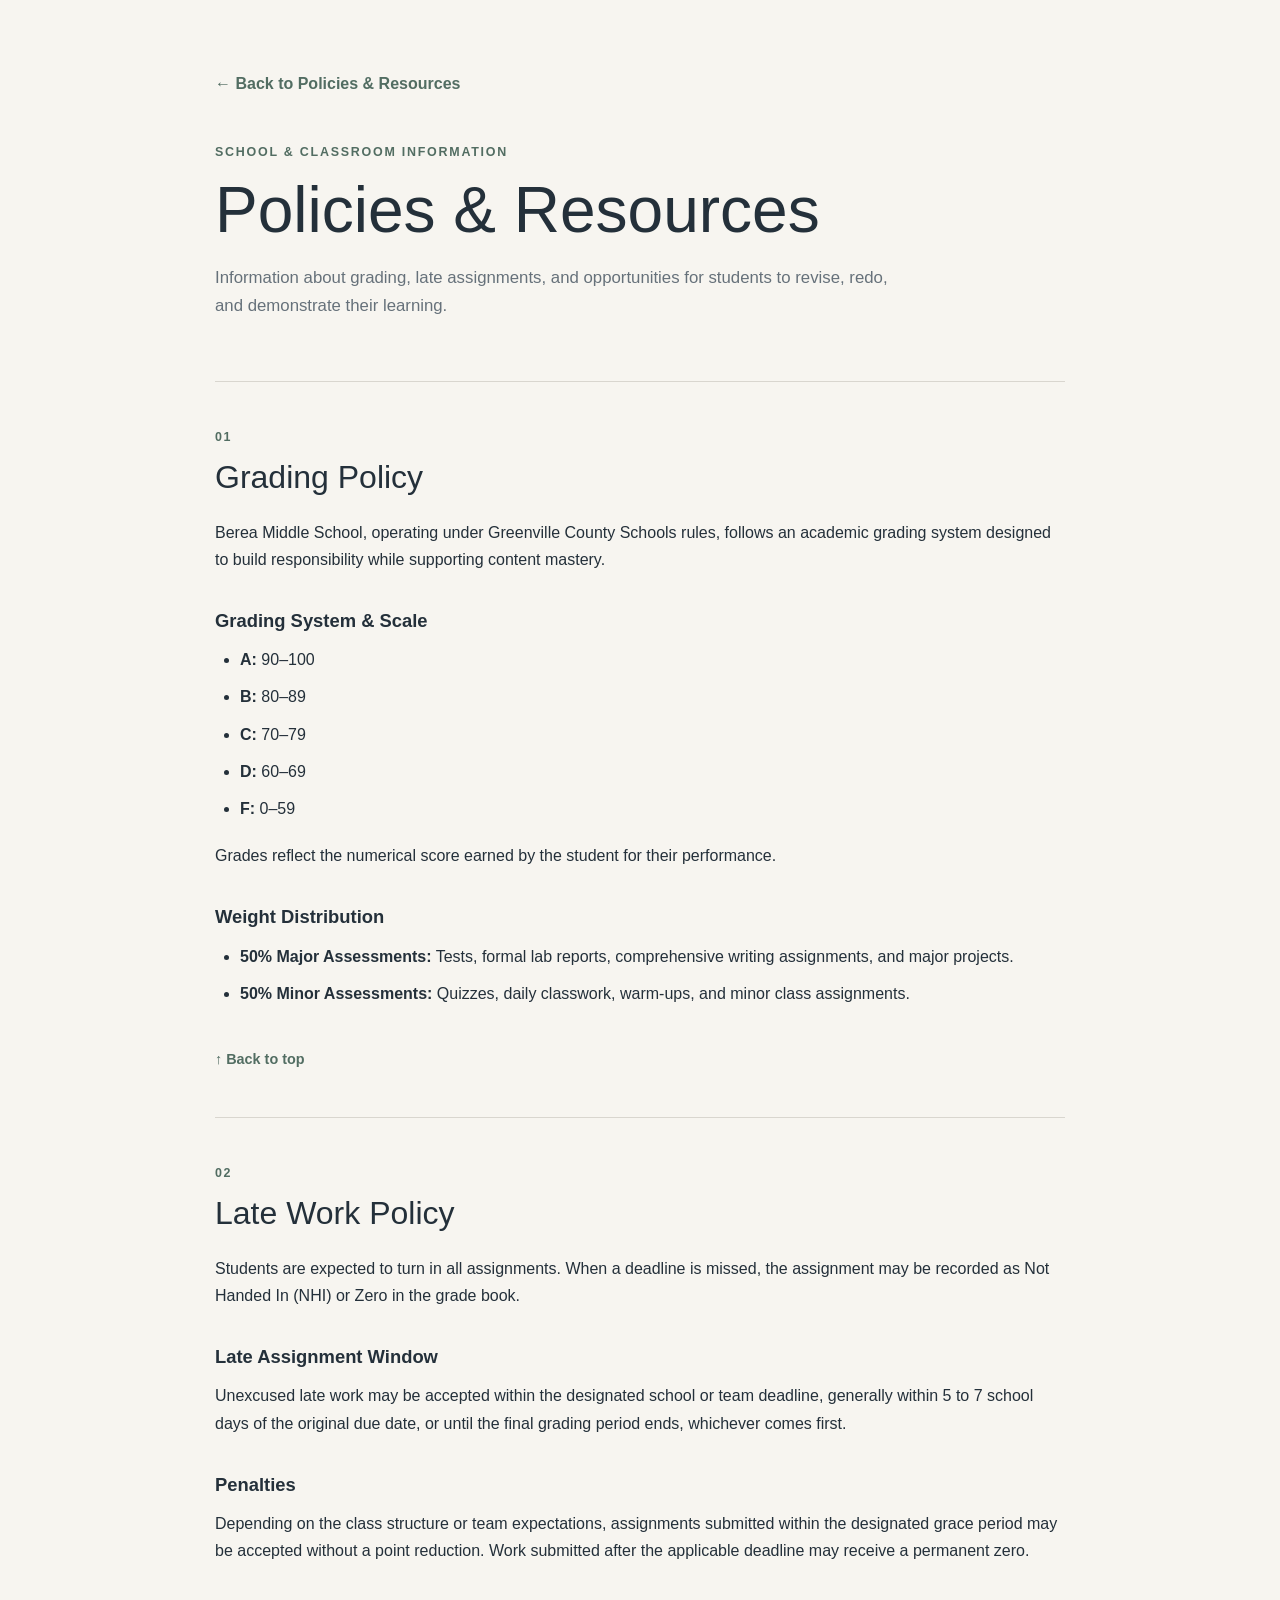
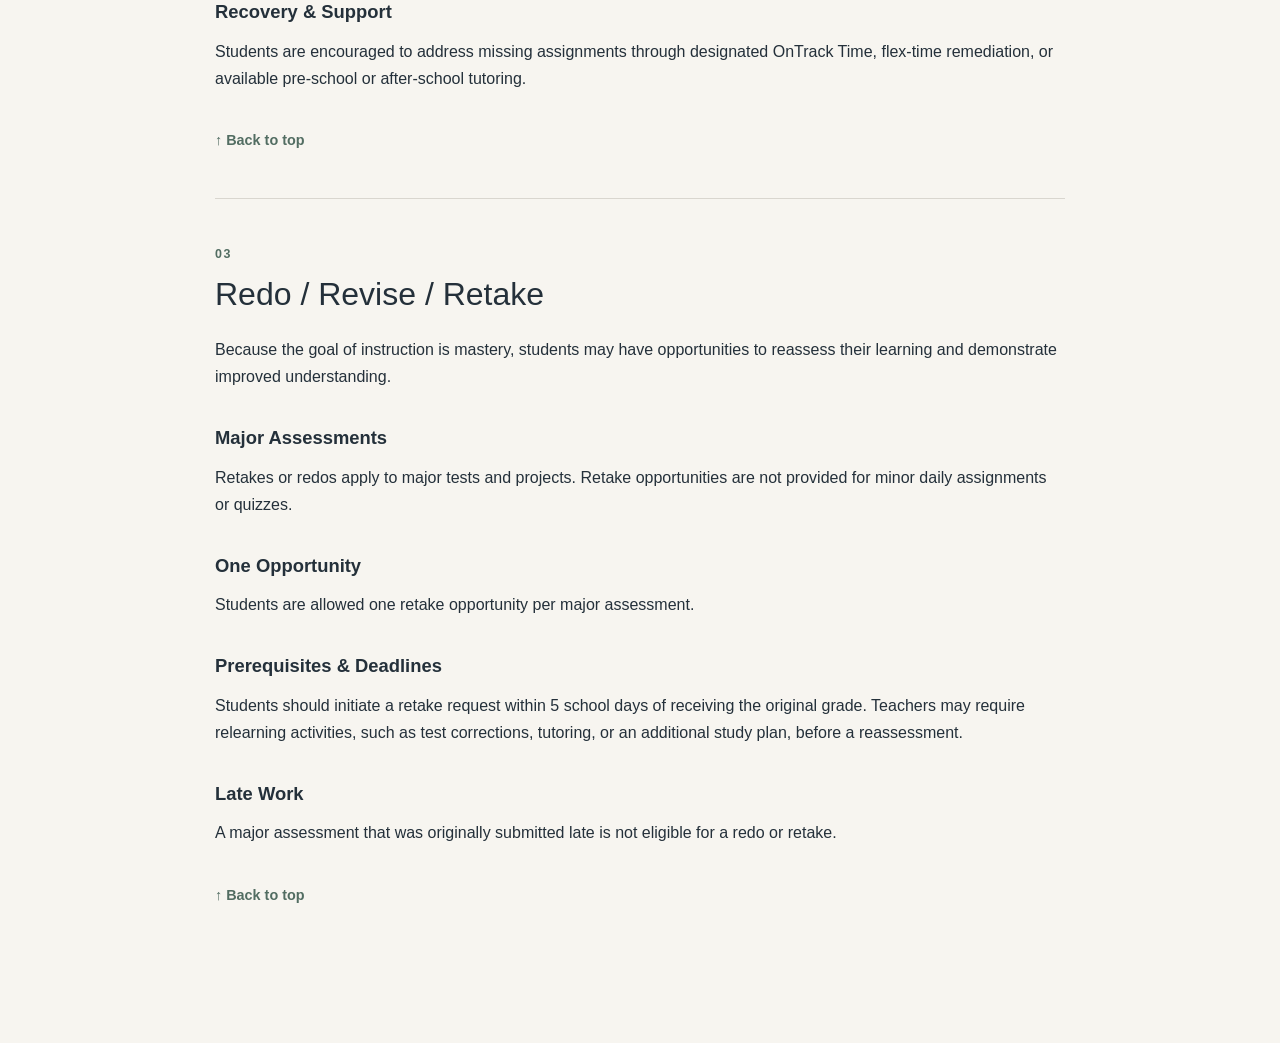
==== policies.html @ a489c9a8 "Add files via upload" ====
<!DOCTYPE html>
<html lang="en">

<head>

    <meta charset="UTF-8">

    <meta
        name="viewport"
        content="width=device-width, initial-scale=1.0"
    >

    <title>
        Policies & Resources | Ms. Oyoo
    </title>

    <style>

        * {
            box-sizing: border-box;
        }

        html {
            scroll-behavior: smooth;
        }

        body {
            margin: 0;
            font-family: Arial, Helvetica, sans-serif;
            line-height: 1.7;
            color: #24303a;
            background: #f7f5f0;
        }

        .policy-page {
            max-width: 900px;
            margin: 0 auto;
            padding: 70px 25px 90px;
        }

        .back-link {
            display: inline-block;
            margin-bottom: 45px;
            color: #526d62;
            text-decoration: none;
            font-weight: 600;
        }

        .back-link:hover {
            text-decoration: underline;
        }

        .eyebrow {
            margin: 0 0 12px;
            font-size: 0.78rem;
            letter-spacing: 0.14em;
            font-weight: 700;
            color: #526d62;
        }

        h1 {
            margin: 0 0 18px;
            font-size: clamp(2.2rem, 5vw, 4rem);
            line-height: 1.1;
            font-weight: 500;
        }

        .intro {
            max-width: 700px;
            margin-bottom: 60px;
            color: #66717a;
            font-size: 1.05rem;
        }

        .policy-section {
            padding: 45px 0;
            border-top: 1px solid #d9d6cf;
            scroll-margin-top: 30px;
        }

        .policy-number {
            display: block;
            margin-bottom: 10px;
            font-size: 0.78rem;
            letter-spacing: 0.12em;
            font-weight: 700;
            color: #526d62;
        }

        h2 {
            margin: 0 0 22px;
            font-size: 2rem;
            line-height: 1.2;
            font-weight: 500;
        }

        h3 {
            margin-top: 32px;
            margin-bottom: 10px;
            font-size: 1.15rem;
        }

        p {
            margin: 0 0 16px;
        }

        ul {
            margin: 0 0 20px;
            padding-left: 25px;
        }

        li {
            margin-bottom: 10px;
        }

        .back-to-top {
            display: inline-block;
            margin-top: 20px;
            color: #526d62;
            text-decoration: none;
            font-size: 0.9rem;
            font-weight: 600;
        }

        .back-to-top:hover {
            text-decoration: underline;
        }

    </style>

</head>


<body>

    <main class="policy-page" id="top">

        <a
    href="index.html#resources"
    class="back-link">
    ← Back to Policies & Resources
</a>


        <p class="eyebrow">
            SCHOOL & CLASSROOM INFORMATION
        </p>

        <h1>
            Policies & Resources
        </h1>

        <p class="intro">
            Information about grading, late assignments, and opportunities
            for students to revise, redo, and demonstrate their learning.
        </p>


        <!-- =========================
             GRADING POLICY
        ========================== -->

        <section
            class="policy-section"
            id="grading">

            <span class="policy-number">
                01
            </span>

            <h2>
                Grading Policy
            </h2>

            <p>
                Berea Middle School, operating under Greenville County
                Schools rules, follows an academic grading system designed
                to build responsibility while supporting content mastery.
            </p>

            <h3>
                Grading System & Scale
            </h3>

            <ul>

                <li>
                    <strong>A:</strong> 90–100
                </li>

                <li>
                    <strong>B:</strong> 80–89
                </li>

                <li>
                    <strong>C:</strong> 70–79
                </li>

                <li>
                    <strong>D:</strong> 60–69
                </li>

                <li>
                    <strong>F:</strong> 0–59
                </li>

            </ul>

            <p>
                Grades reflect the numerical score earned by the student
                for their performance.
            </p>

            <h3>
                Weight Distribution
            </h3>

            <ul>

                <li>
                    <strong>50% Major Assessments:</strong>
                    Tests, formal lab reports, comprehensive writing
                    assignments, and major projects.
                </li>

                <li>
                    <strong>50% Minor Assessments:</strong>
                    Quizzes, daily classwork, warm-ups, and minor class
                    assignments.
                </li>

            </ul>

            <a
                href="#top"
                class="back-to-top">
                ↑ Back to top
            </a>

        </section>


        <!-- =========================
             LATE WORK
        ========================== -->

        <section
            class="policy-section"
            id="late-work">

            <span class="policy-number">
                02
            </span>

            <h2>
                Late Work Policy
            </h2>

            <p>
                Students are expected to turn in all assignments. When a
                deadline is missed, the assignment may be recorded as
                Not Handed In (NHI) or Zero in the grade book.
            </p>

            <h3>
                Late Assignment Window
            </h3>

            <p>
                Unexcused late work may be accepted within the designated
                school or team deadline, generally within 5 to 7 school
                days of the original due date, or until the final grading
                period ends, whichever comes first.
            </p>

            <h3>
                Penalties
            </h3>

            <p>
                Depending on the class structure or team expectations,
                assignments submitted within the designated grace period
                may be accepted without a point reduction. Work submitted
                after the applicable deadline may receive a permanent zero.
            </p>

            <h3>
                Recovery & Support
            </h3>

            <p>
                Students are encouraged to address missing assignments
                through designated OnTrack Time, flex-time remediation,
                or available pre-school or after-school tutoring.
            </p>

            <a
                href="#top"
                class="back-to-top">
                ↑ Back to top
            </a>

        </section>


        <!-- =========================
             REDO / REVISE / RETAKE
        ========================== -->

        <section
            class="policy-section"
            id="redo-retake">

            <span class="policy-number">
                03
            </span>

            <h2>
                Redo / Revise / Retake
            </h2>

            <p>
                Because the goal of instruction is mastery, students may
                have opportunities to reassess their learning and
                demonstrate improved understanding.
            </p>

            <h3>
                Major Assessments
            </h3>

            <p>
                Retakes or redos apply to major tests and projects.
                Retake opportunities are not provided for minor daily
                assignments or quizzes.
            </p>

            <h3>
                One Opportunity
            </h3>

            <p>
                Students are allowed one retake opportunity per major
                assessment.
            </p>

            <h3>
                Prerequisites & Deadlines
            </h3>

            <p>
                Students should initiate a retake request within 5 school
                days of receiving the original grade. Teachers may require
                relearning activities, such as test corrections, tutoring,
                or an additional study plan, before a reassessment.
            </p>

            <h3>
                Late Work
            </h3>

            <p>
                A major assessment that was originally submitted late is
                not eligible for a redo or retake.
            </p>

            <a
                href="#top"
                class="back-to-top">
                ↑ Back to top
            </a>

        </section>

    </main>

</body>

</html>
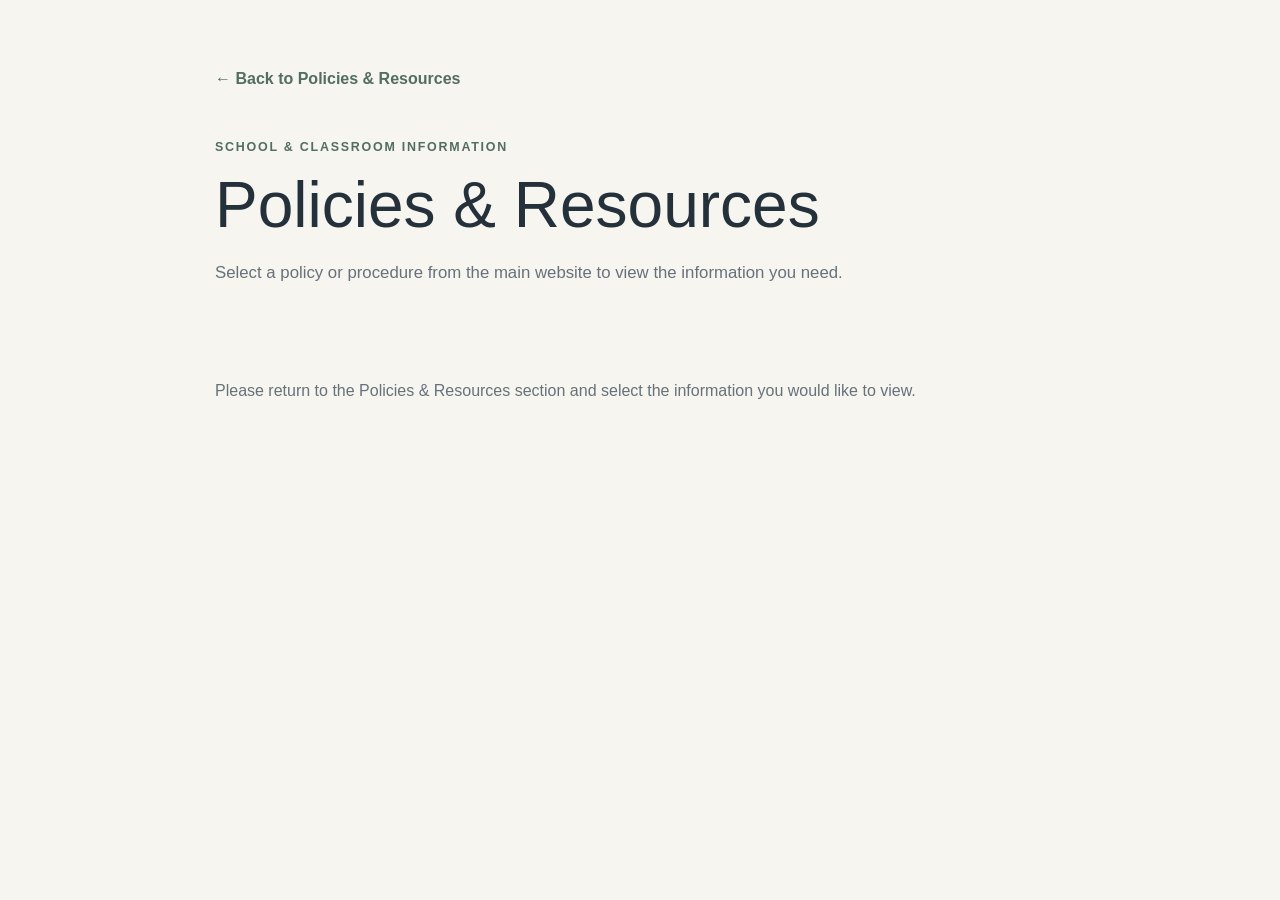
==== commit a9a7a042: "Add files via upload" ====
--- a/policies.html
+++ b/policies.html
@@ -35,7 +35,7 @@
         .policy-page {
             max-width: 900px;
             margin: 0 auto;
-            padding: 70px 25px 90px;
+            padding: 65px 25px 85px;
         }
 
         .back-link {
@@ -60,27 +60,30 @@
 
         h1 {
             margin: 0 0 18px;
-            font-size: clamp(2.2rem, 5vw, 4rem);
+            font-size: clamp(2.3rem, 5vw, 4rem);
             line-height: 1.1;
             font-weight: 500;
         }
 
         .intro {
             max-width: 700px;
-            margin-bottom: 60px;
+            margin-bottom: 55px;
             color: #66717a;
             font-size: 1.05rem;
         }
 
         .policy-section {
-            padding: 45px 0;
-            border-top: 1px solid #d9d6cf;
-            scroll-margin-top: 30px;
+            display: none;
+            padding: 42px 0;
+        }
+
+        .policy-section:target {
+            display: block;
         }
 
         .policy-number {
             display: block;
-            margin-bottom: 10px;
+            margin-bottom: 9px;
             font-size: 0.78rem;
             letter-spacing: 0.12em;
             font-weight: 700;
@@ -88,16 +91,15 @@
         }
 
         h2 {
-            margin: 0 0 22px;
+            margin: 0 0 20px;
             font-size: 2rem;
             line-height: 1.2;
             font-weight: 500;
         }
 
         h3 {
-            margin-top: 32px;
-            margin-bottom: 10px;
-            font-size: 1.15rem;
+            margin: 28px 0 9px;
+            font-size: 1.1rem;
         }
 
         p {
@@ -105,27 +107,47 @@
         }
 
         ul {
-            margin: 0 0 20px;
-            padding-left: 25px;
+            margin: 0 0 18px;
+            padding-left: 24px;
         }
 
         li {
-            margin-bottom: 10px;
-        }
-
-        .back-to-top {
+            margin-bottom: 8px;
+        }
+
+        .policy-link {
             display: inline-block;
-            margin-top: 20px;
+            margin-top: 8px;
             color: #526d62;
             text-decoration: none;
-            font-size: 0.9rem;
             font-weight: 600;
         }
 
-        .back-to-top:hover {
+        .policy-link:hover {
             text-decoration: underline;
         }
 
+        .back-button {
+            display: inline-block;
+            margin-top: 28px;
+            padding: 10px 18px;
+            border: 1px solid #526d62;
+            border-radius: 4px;
+            color: #526d62;
+            text-decoration: none;
+            font-weight: 600;
+        }
+
+        .back-button:hover {
+            background: #526d62;
+            color: white;
+        }
+
+        .default-message {
+            padding: 35px 0;
+            color: #66717a;
+        }
+
     </style>
 
 </head>
@@ -133,14 +155,18 @@
 
 <body>
 
-    <main class="policy-page" id="top">
+    <main class="policy-page">
+
+
+        <!-- =========================
+             PAGE HEADER
+        ========================== -->
 
         <a
-    href="index.html#resources"
-    class="back-link">
-    ← Back to Policies & Resources
-</a>
-
+            href="index.html#resources"
+            class="back-link">
+            ← Back to Policies & Resources
+        </a>
 
         <p class="eyebrow">
             SCHOOL & CLASSROOM INFORMATION
@@ -151,13 +177,13 @@
         </h1>
 
         <p class="intro">
-            Information about grading, late assignments, and opportunities
-            for students to revise, redo, and demonstrate their learning.
+            Select a policy or procedure from the main website
+            to view the information you need.
         </p>
 
 
         <!-- =========================
-             GRADING POLICY
+             01 — GRADING
         ========================== -->
 
         <section
@@ -173,75 +199,54 @@
             </h2>
 
             <p>
-                Berea Middle School, operating under Greenville County
-                Schools rules, follows an academic grading system designed
-                to build responsibility while supporting content mastery.
-            </p>
-
-            <h3>
-                Grading System & Scale
+                Berea Middle School follows the Greenville County Schools
+                academic grading system. Grades reflect student performance
+                and progress toward learning expectations.
+            </p>
+
+            <h3>
+                Grading Scale
             </h3>
 
             <ul>
 
-                <li>
-                    <strong>A:</strong> 90–100
-                </li>
-
-                <li>
-                    <strong>B:</strong> 80–89
-                </li>
-
-                <li>
-                    <strong>C:</strong> 70–79
-                </li>
-
-                <li>
-                    <strong>D:</strong> 60–69
-                </li>
-
-                <li>
-                    <strong>F:</strong> 0–59
-                </li>
+                <li><strong>A:</strong> 90–100</li>
+                <li><strong>B:</strong> 80–89</li>
+                <li><strong>C:</strong> 70–79</li>
+                <li><strong>D:</strong> 60–69</li>
+                <li><strong>F:</strong> 0–59</li>
 
             </ul>
 
-            <p>
-                Grades reflect the numerical score earned by the student
-                for their performance.
-            </p>
-
-            <h3>
-                Weight Distribution
+            <h3>
+                Assessment Weighting
             </h3>
 
             <ul>
 
                 <li>
-                    <strong>50% Major Assessments:</strong>
-                    Tests, formal lab reports, comprehensive writing
-                    assignments, and major projects.
-                </li>
-
-                <li>
-                    <strong>50% Minor Assessments:</strong>
-                    Quizzes, daily classwork, warm-ups, and minor class
-                    assignments.
+                    <strong>50% Major Assessments</strong> —
+                    tests, major projects, formal writing, and similar assessments.
+                </li>
+
+                <li>
+                    <strong>50% Minor Assessments</strong> —
+                    quizzes, classwork, warm-ups, and smaller assignments.
                 </li>
 
             </ul>
 
             <a
-                href="#top"
-                class="back-to-top">
-                ↑ Back to top
+                href="index.html#resources"
+                class="back-button">
+                ← Back to Policies & Resources
             </a>
 
         </section>
 
 
         <!-- =========================
-             LATE WORK
+             02 — LATE WORK
         ========================== -->
 
         <section
@@ -257,9 +262,9 @@
             </h2>
 
             <p>
-                Students are expected to turn in all assignments. When a
-                deadline is missed, the assignment may be recorded as
-                Not Handed In (NHI) or Zero in the grade book.
+                Students are expected to submit assignments by the
+                assigned deadline. Missing work may initially be recorded
+                as Not Handed In (NHI) or Zero.
             </p>
 
             <h3>
@@ -267,21 +272,9 @@
             </h3>
 
             <p>
-                Unexcused late work may be accepted within the designated
-                school or team deadline, generally within 5 to 7 school
-                days of the original due date, or until the final grading
-                period ends, whichever comes first.
-            </p>
-
-            <h3>
-                Penalties
-            </h3>
-
-            <p>
-                Depending on the class structure or team expectations,
-                assignments submitted within the designated grace period
-                may be accepted without a point reduction. Work submitted
-                after the applicable deadline may receive a permanent zero.
+                Unexcused late work may generally be accepted within
+                5–7 school days of the original due date, or until the
+                applicable grading period ends, whichever comes first.
             </p>
 
             <h3>
@@ -289,22 +282,22 @@
             </h3>
 
             <p>
-                Students are encouraged to address missing assignments
-                through designated OnTrack Time, flex-time remediation,
-                or available pre-school or after-school tutoring.
-            </p>
-
-            <a
-                href="#top"
-                class="back-to-top">
-                ↑ Back to top
+                Students should use available remediation, OnTrack Time,
+                flex time, or tutoring opportunities to address missing
+                work and stay on track.
+            </p>
+
+            <a
+                href="index.html#resources"
+                class="back-button">
+                ← Back to Policies & Resources
             </a>
 
         </section>
 
 
         <!-- =========================
-             REDO / REVISE / RETAKE
+             03 — REDO / REVISE / RETAKE
         ========================== -->
 
         <section
@@ -320,9 +313,8 @@
             </h2>
 
             <p>
-                Because the goal of instruction is mastery, students may
-                have opportunities to reassess their learning and
-                demonstrate improved understanding.
+                Students may have opportunities to reassess their learning
+                and demonstrate improved understanding.
             </p>
 
             <h3>
@@ -331,8 +323,8 @@
 
             <p>
                 Retakes or redos apply to major tests and projects.
-                Retake opportunities are not provided for minor daily
-                assignments or quizzes.
+                Minor daily assignments and quizzes are not eligible
+                for retakes.
             </p>
 
             <h3>
@@ -340,38 +332,212 @@
             </h3>
 
             <p>
-                Students are allowed one retake opportunity per major
-                assessment.
-            </p>
-
-            <h3>
-                Prerequisites & Deadlines
-            </h3>
-
-            <p>
-                Students should initiate a retake request within 5 school
-                days of receiving the original grade. Teachers may require
-                relearning activities, such as test corrections, tutoring,
-                or an additional study plan, before a reassessment.
-            </p>
-
-            <h3>
-                Late Work
-            </h3>
-
-            <p>
-                A major assessment that was originally submitted late is
-                not eligible for a redo or retake.
-            </p>
-
-            <a
-                href="#top"
-                class="back-to-top">
-                ↑ Back to top
+                Students may receive one retake opportunity per eligible
+                major assessment.
+            </p>
+
+            <h3>
+                Relearning
+            </h3>
+
+            <p>
+                Students should request a retake within the applicable
+                timeframe and may be required to complete relearning
+                activities such as corrections, tutoring, or additional
+                preparation.
+            </p>
+
+            <p>
+                Major assessments submitted late are not eligible for
+                a redo or retake.
+            </p>
+
+            <a
+                href="index.html#resources"
+                class="back-button">
+                ← Back to Policies & Resources
             </a>
 
         </section>
 
+
+        <!-- =========================
+             04 — STUDENT PROCEDURES
+        ========================== -->
+
+        <section
+            class="policy-section"
+            id="student-procedures">
+
+            <span class="policy-number">
+                04
+            </span>
+
+            <h2>
+                Student Procedures
+            </h2>
+
+            <p>
+                Students are expected to follow classroom and school
+                procedures that support safety, learning, accountability,
+                and respectful behavior.
+            </p>
+
+            <h3>
+                Daily Expectations
+            </h3>
+
+            <ul>
+
+                <li>
+                    Follow classroom directions and remain engaged in learning.
+                </li>
+
+                <li>
+                    Remain in the assigned seat unless permission is given
+                    to move.
+                </li>
+
+                <li>
+                    Follow restroom and hallway procedures.
+                </li>
+
+                <li>
+                    Complete assigned work and use available time responsibly.
+                </li>
+
+                <li>
+                    Treat classmates, teachers, and school property respectfully.
+                </li>
+
+            </ul>
+
+            <h3>
+                Attendance & Accountability
+            </h3>
+
+            <p>
+                Students are expected to arrive on time, be present for
+                instruction, and take responsibility for their learning
+                and behavior.
+            </p>
+
+            <h3>
+                Leaving the Classroom
+            </h3>
+
+            <p>
+                Students must follow the classroom's established procedures
+                and obtain permission before leaving the classroom.
+            </p>
+
+            <a
+                href="index.html#resources"
+                class="back-button">
+                ← Back to Policies & Resources
+            </a>
+
+        </section>
+
+
+        <!-- =========================
+             05 — TECHNOLOGY
+        ========================== -->
+
+        <section
+            class="policy-section"
+            id="technology">
+
+            <span class="policy-number">
+                05
+            </span>
+
+            <h2>
+                Technology & Device Use
+            </h2>
+
+            <h3>
+                Phones & Personal Devices
+            </h3>
+
+            <p>
+                Greenville County Schools requires students to follow
+                district and state restrictions regarding personal
+                electronic devices during the school day.
+            </p>
+
+            <p>
+                Middle school students may not use personal electronic
+                devices during the school day unless an authorized
+                exception applies. Devices should remain turned off or
+                silenced and kept out of sight as directed by the school.
+            </p>
+
+            <a
+                href="https://www.greenville.k12.sc.us/News/main.asp?titleid=2412cellphone"
+                target="_blank"
+                rel="noopener"
+                class="policy-link">
+                View Official Phone Policy →
+            </a>
+
+            <h3>
+                Chromebooks
+            </h3>
+
+            <p>
+                Chromebooks should be used only when directed by the
+                teacher for an assigned learning activity.
+            </p>
+
+            <h3>
+                MagicSchool & Responsible AI
+            </h3>
+
+            <p>
+                Teacher-directed AI activities may support feedback,
+                brainstorming, problem-solving, and learning. Students
+                must use these tools responsibly and according to
+                assignment directions.
+            </p>
+
+            <p>
+                MagicSchool AI may be used as an educational technology
+                resource for teacher-directed activities and learning
+                support.
+            </p>
+
+            <a
+                href="https://www.magicschool.ai/ai-policy/usage-guidelines"
+                target="_blank"
+                rel="noopener"
+                class="policy-link">
+                View MagicSchool & AI Guidelines →
+            </a>
+
+            <a
+                href="index.html#resources"
+                class="back-button">
+                ← Back to Policies & Resources
+            </a>
+
+        </section>
+
+
+        <!-- =========================
+             DEFAULT MESSAGE
+        ========================== -->
+
+        <div class="default-message">
+
+            <p>
+                Please return to the Policies & Resources section
+                and select the information you would like to view.
+            </p>
+
+        </div>
+
+
     </main>
 
 </body>
